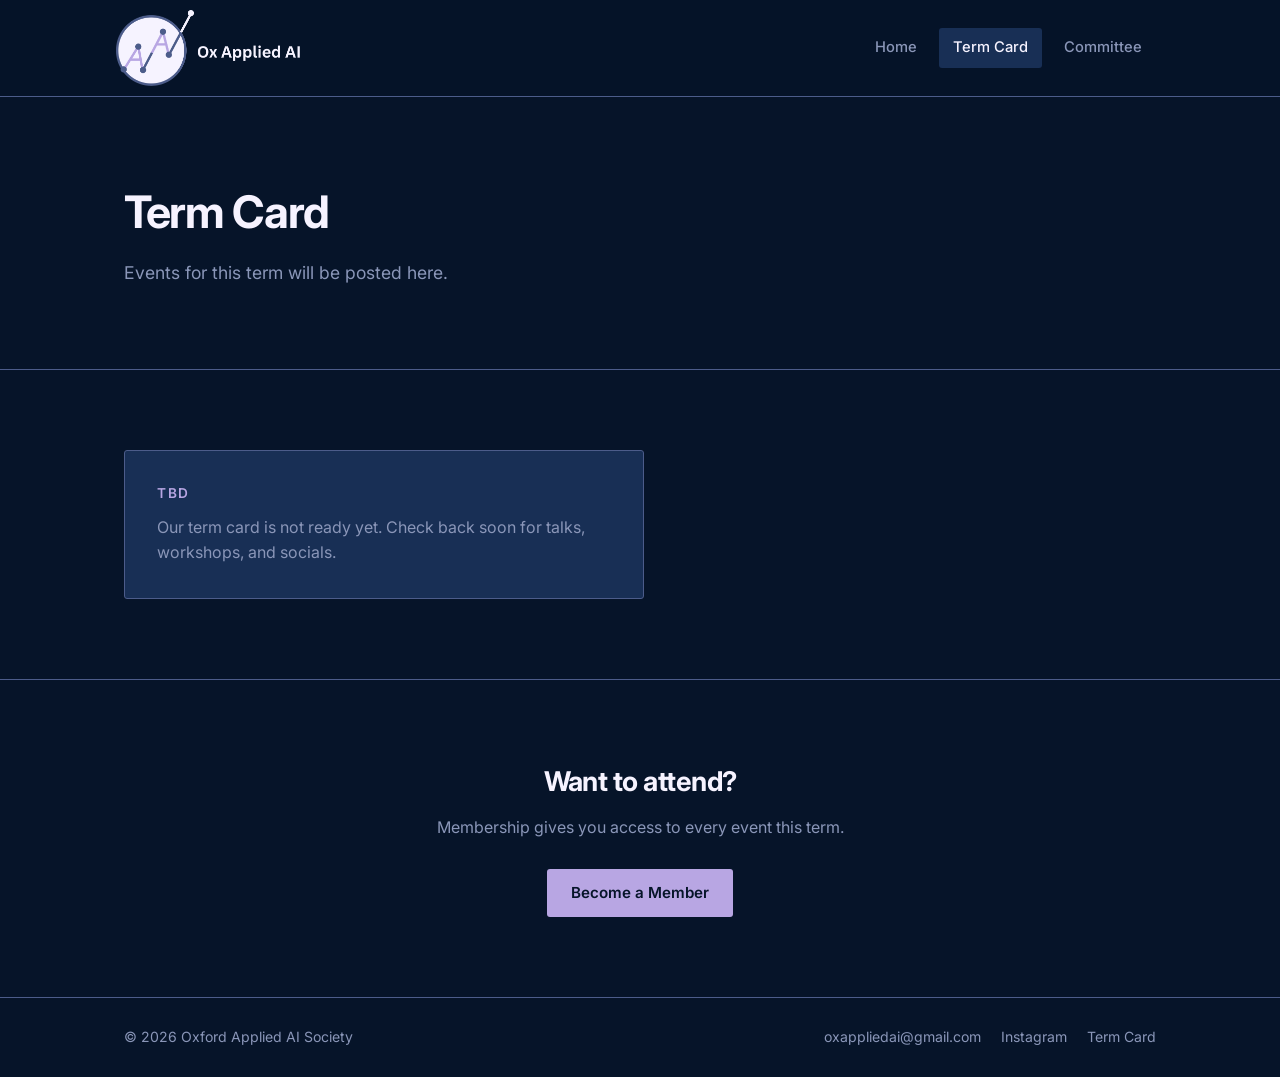
==== termcard.html @ e28a048e "fix footer" ====
<!DOCTYPE html>
<html lang="en">
<head>
  <meta charset="UTF-8" />
  <meta name="viewport" content="width=device-width, initial-scale=1.0" />
  <title>Term Card — Oxford Applied AI Society</title>
  <meta name="description" content="Events this term at the Oxford Applied AI Society." />
  <link rel="preconnect" href="https://fonts.googleapis.com" />
  <link rel="preconnect" href="https://fonts.gstatic.com" crossorigin />
  <link href="https://fonts.googleapis.com/css2?family=Inter:wght@400;500;600;700&display=swap" rel="stylesheet" />
  <link rel="stylesheet" href="styles.css" />
</head>
<body>
  <header class="site-header">
    <div class="container header-inner">
      <a href="index.html" class="brand">
        <img src="assets/logo.png" alt="Ox Applied AI" class="brand-logo" />
      </a>
      <nav class="site-nav">
        <a href="index.html" class="nav-link">Home</a>
        <a href="termcard.html" class="nav-link active">Term Card</a>
        <a href="index.html#committee" class="nav-link">Committee</a>
      </nav>
    </div>
  </header>

  <main>
    <section class="page-header">
      <div class="container">
        <h1>Term Card</h1>
        <p class="hero-sub">Events for this term will be posted here.</p>
      </div>
    </section>

    <section class="section">
      <div class="container">
        <div class="tbd-card">
          <p class="tbd-label">TBD</p>
          <p>Our term card is not ready yet. Check back soon for talks, workshops, and socials.</p>
        </div>
      </div>
    </section>

    <section class="section join-section">
      <div class="container join-inner">
        <h2>Want to attend?</h2>
        <p>Membership gives you access to every event this term.</p>
        <a href="index.html#join" class="btn btn-primary">Become a Member</a>
      </div>
    </section>
  </main>

  <footer class="site-footer">
    <div class="container footer-inner">
      <p>&copy; 2026 Oxford Applied AI Society</p>
      <div class="footer-links">
        <a href="mailto:oxappliedai@gmail.com">oxappliedai@gmail.com</a>
        <a href="https://www.instagram.com/oxappliedai/">Instagram</a>
        <a href="termcard.html">Term Card</a>
      </div>
    </div>
  </footer>
</body>
</html>
---- styles.css ----
/* Oxford Applied AI Society — dark, professional theme */

:root {
  /* Palette: #061429, #182F55, #4C5C8A, #B8A6E3, #F6F3FF */
  --bg: #061429;
  --bg-elevated: #182f55;
  --border: #4c5c8a;
  --text: #f6f3ff;
  --text-muted: #8a96b8;
  --accent: #b8a6e3;
  --accent-hover: #c9baec;
  --accent-contrast: #061429;
  --radius: 3px;
  --container: 1080px;
}

* {
  box-sizing: border-box;
  margin: 0;
  padding: 0;
}

html {
  scroll-behavior: smooth;
}

body {
  font-family: "Inter", -apple-system, BlinkMacSystemFont, "Segoe UI", sans-serif;
  background: var(--bg);
  color: var(--text);
  line-height: 1.6;
  -webkit-font-smoothing: antialiased;
}

.container {
  max-width: var(--container);
  margin: 0 auto;
  padding: 0 24px;
}

a {
  color: var(--accent);
  text-decoration: none;
}

/* ---------- Header ---------- */

.site-header {
  position: sticky;
  top: 0;
  z-index: 100;
  background: rgba(6, 20, 41, 0.92);
  backdrop-filter: blur(8px);
  border-bottom: 1px solid var(--border);
}

.header-inner {
  display: flex;
  align-items: center;
  justify-content: space-between;
  height: 96px;
  padding-left: 16px;
  padding-right: 24px;
}

.brand {
  display: flex;
  align-items: center;
  flex-shrink: 0;
  margin-right: 12px;
}

.brand-logo {
  height: 76px;
  width: auto;
  display: block;
}

.site-nav {
  display: flex;
  gap: 8px;
}

.nav-link {
  padding: 8px 14px;
  border-radius: var(--radius);
  color: var(--text-muted);
  font-size: 0.92rem;
  font-weight: 500;
  transition: color 0.15s, background 0.15s;
}

.nav-link:hover {
  color: var(--text);
  background: var(--bg-elevated);
}

.nav-link.active {
  color: var(--text);
  background: var(--bg-elevated);
}

/* ---------- Buttons ---------- */

.btn {
  display: inline-block;
  padding: 12px 24px;
  border-radius: var(--radius);
  font-size: 0.95rem;
  font-weight: 600;
  transition: background 0.15s, border-color 0.15s;
}

.btn-primary {
  background: var(--accent);
  color: var(--accent-contrast);
}

.btn-primary:hover {
  background: var(--accent-hover);
}

.btn-secondary {
  background: transparent;
  color: var(--text);
  border: 1px solid var(--border);
}

.btn-secondary:hover {
  border-color: var(--text-muted);
}

/* ---------- Hero ---------- */

.hero {
  padding: 110px 0 90px;
  border-bottom: 1px solid var(--border);
}

.hero-kicker {
  color: var(--accent);
  font-size: 0.85rem;
  font-weight: 600;
  text-transform: uppercase;
  letter-spacing: 0.12em;
  margin-bottom: 14px;
}

.hero h1 {
  font-size: clamp(2.4rem, 5vw, 3.6rem);
  font-weight: 700;
  letter-spacing: -0.03em;
  line-height: 1.1;
  margin-bottom: 20px;
}

.hero-sub {
  max-width: 620px;
  color: var(--text-muted);
  font-size: 1.1rem;
  margin-bottom: 32px;
}

.hero-actions {
  display: flex;
  gap: 14px;
  flex-wrap: wrap;
}

/* ---------- Sections ---------- */

.section {
  padding: 80px 0;
  border-bottom: 1px solid var(--border);
}

.section:last-of-type {
  border-bottom: none;
}

.section-title {
  font-size: 1.7rem;
  font-weight: 700;
  letter-spacing: -0.02em;
  margin-bottom: 8px;
}

.section-sub {
  color: var(--text-muted);
  margin-bottom: 36px;
}

.section-title + .card-grid {
  margin-top: 36px;
}

/* ---------- Cards ---------- */

.card-grid {
  display: grid;
  grid-template-columns: 50% 50%; /* Two columns, each 50% */
  grid-template-rows: auto auto; /* Two rows */
  gap: 10px; /* Adjust the gap between grid items if needed */
  width: 100%; /* Full width of the page */
}

.card {
  background: var(--bg-elevated);
  border: 1px solid var(--border);
  border-radius: var(--radius);
  padding: 28px;
  transition: border-color 0.15s ease, transform 0.15s ease;
}

@media (hover: hover) {
  .card:hover {
    border-color: var(--accent);
    transform: translateY(-2px);
  }
}

.card h3 {
  font-size: 1.05rem;
  font-weight: 600;
  margin-bottom: 10px;
}

.card p {
  color: var(--text-muted);
  font-size: 0.95rem;
}

/* ---------- Committee ---------- */

.committee-section .section-sub {
  margin-bottom: 28px;
}

.committee-scroll {
  overflow-x: auto;
  scroll-snap-type: x mandatory;
  scroll-behavior: smooth;
  -webkit-overflow-scrolling: touch;
  scrollbar-width: thin;
  scrollbar-color: var(--border) transparent;
  padding: 0 max(24px, calc((100% - var(--container)) / 2 + 24px)) 8px;
}

.committee-scroll:focus-visible {
  outline: 2px solid var(--accent);
  outline-offset: 2px;
}

.committee-track {
  display: flex;
  gap: 16px;
  width: max-content;
}

.committee-card {
  flex: 0 0 min(300px, calc(100vw - 48px));
  scroll-snap-align: center;
  background: var(--bg-elevated);
  border: 1px solid var(--border);
  border-radius: var(--radius);
  overflow: hidden;
}

.committee-photo {
  width: 100%;
  aspect-ratio: 3 / 4;
  object-fit: cover;
  object-position: center top;
  display: block;
  background: var(--border);
}

.committee-card h3 {
  padding: 16px 16px 4px;
  font-size: 1.05rem;
  font-weight: 600;
}

.committee-card .member-role {
  padding: 0 16px 16px;
  color: var(--text-muted);
  font-size: 0.88rem;
}

/* ---------- Join ---------- */

.join-section {
  text-align: center;
}

.join-inner {
  max-width: 560px;
}

.join-inner h2 {
  font-size: 1.7rem;
  font-weight: 700;
  letter-spacing: -0.02em;
  margin-bottom: 12px;
}

.join-inner p {
  color: var(--text-muted);
  margin-bottom: 28px;
}

/* ---------- Term card page ---------- */

.page-header {
  padding: 80px 0 50px;
  border-bottom: 1px solid var(--border);
}

.page-header h1 {
  font-size: clamp(2rem, 4vw, 2.8rem);
  font-weight: 700;
  letter-spacing: -0.03em;
  margin-bottom: 10px;
}

.tbd-card {
  max-width: 520px;
  background: var(--bg-elevated);
  border: 1px solid var(--border);
  border-radius: var(--radius);
  padding: 32px;
}

.tbd-label {
  color: var(--accent);
  font-size: 0.85rem;
  font-weight: 600;
  text-transform: uppercase;
  letter-spacing: 0.12em;
  margin-bottom: 10px;
}

.tbd-card p:last-child {
  color: var(--text-muted);
}

.event-list {
  display: flex;
  flex-direction: column;
  gap: 16px;
  max-width: 820px;
}

.event {
  display: flex;
  gap: 24px;
  background: var(--bg-elevated);
  border: 1px solid var(--border);
  border-radius: var(--radius);
  padding: 24px;
}

.event-date {
  flex-shrink: 0;
  width: 110px;
  display: flex;
  flex-direction: column;
  gap: 4px;
}

.event-week {
  color: var(--accent);
  font-size: 0.8rem;
  font-weight: 600;
  text-transform: uppercase;
  letter-spacing: 0.08em;
}

.event-day {
  color: var(--text-muted);
  font-size: 0.88rem;
}

.event-body h3 {
  font-size: 1.1rem;
  font-weight: 600;
  margin-bottom: 4px;
}

.event-meta {
  color: var(--accent);
  font-size: 0.85rem;
  font-weight: 500;
  margin-bottom: 8px;
}

.event-body p:last-child {
  color: var(--text-muted);
  font-size: 0.95rem;
}

/* ---------- Footer ---------- */

.site-footer {
  border-top: 1px solid var(--border);
  padding: 28px 0;
}

.footer-inner {
  display: flex;
  align-items: center;
  justify-content: space-between;
  flex-wrap: wrap;
  gap: 12px;
  color: var(--text-muted);
  font-size: 0.88rem;
}

.footer-links {
  display: flex;
  gap: 20px;
}

.footer-links a {
  color: var(--text-muted);
}

.footer-links a:hover {
  color: var(--text);
}

/* ---------- Responsive ---------- */

@media (max-width: 640px) {
  .brand-logo {
    height: 60px;
  }

  .header-inner {
    height: 84px;
    padding-left: 12px;
  }

  .hero {
    padding: 70px 0 60px;
  }

  .section {
    padding: 56px 0;
  }

  .event {
    flex-direction: column;
    gap: 10px;
  }

  .event-date {
    flex-direction: row;
    width: auto;
    gap: 12px;
    align-items: baseline;
  }
}
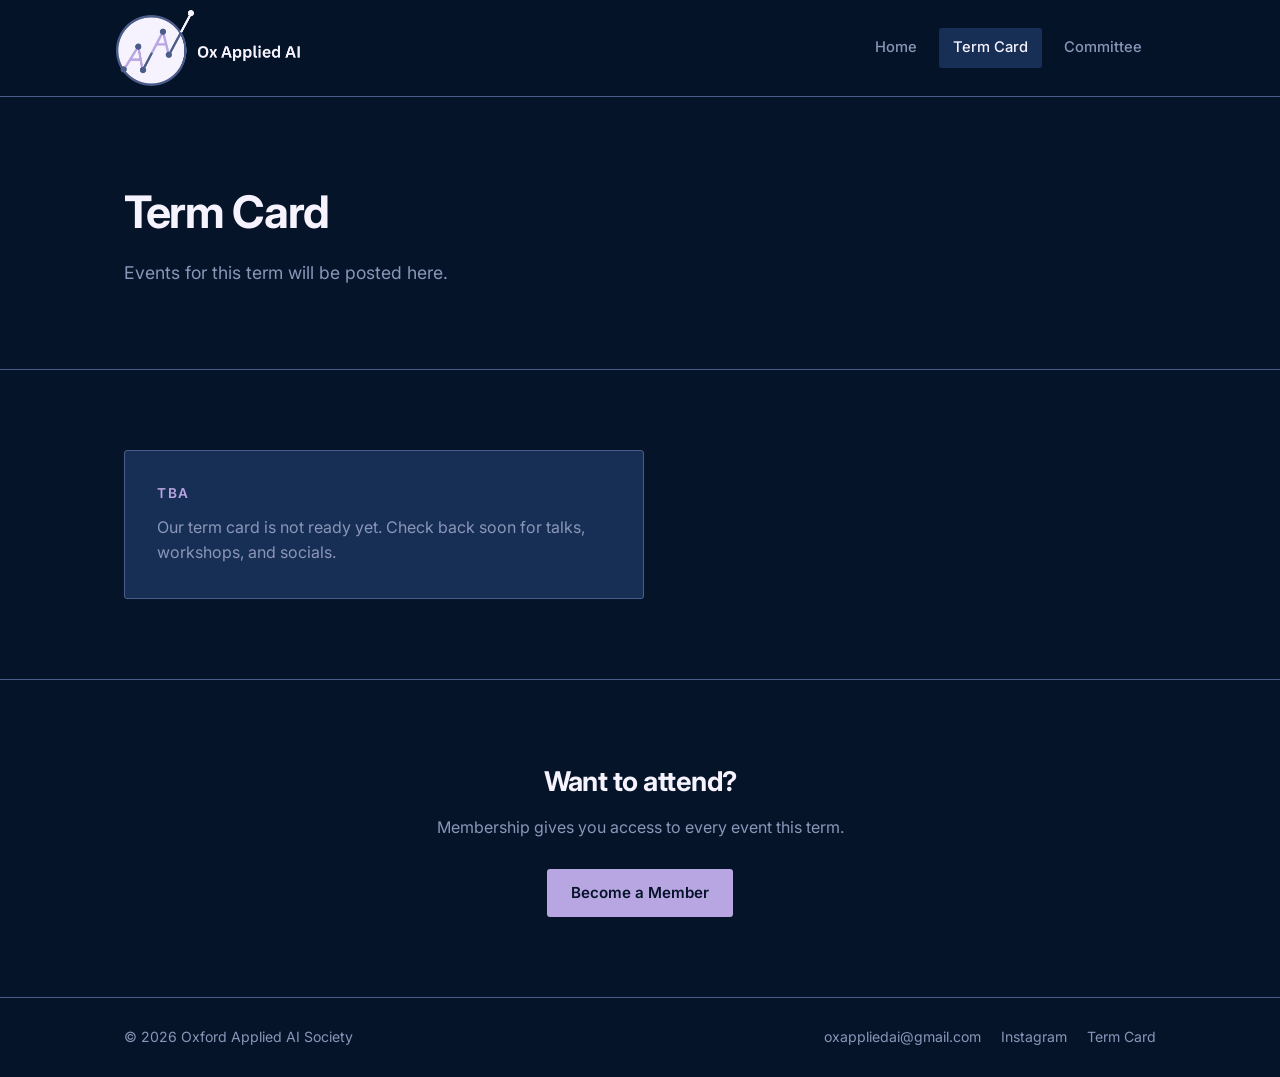
==== commit 8dc1081d: "tbd to tba" ====
--- a/termcard.html
+++ b/termcard.html
@@ -35,7 +35,7 @@
     <section class="section">
       <div class="container">
         <div class="tbd-card">
-          <p class="tbd-label">TBD</p>
+          <p class="tbd-label">TBA</p>
           <p>Our term card is not ready yet. Check back soon for talks, workshops, and socials.</p>
         </div>
       </div>
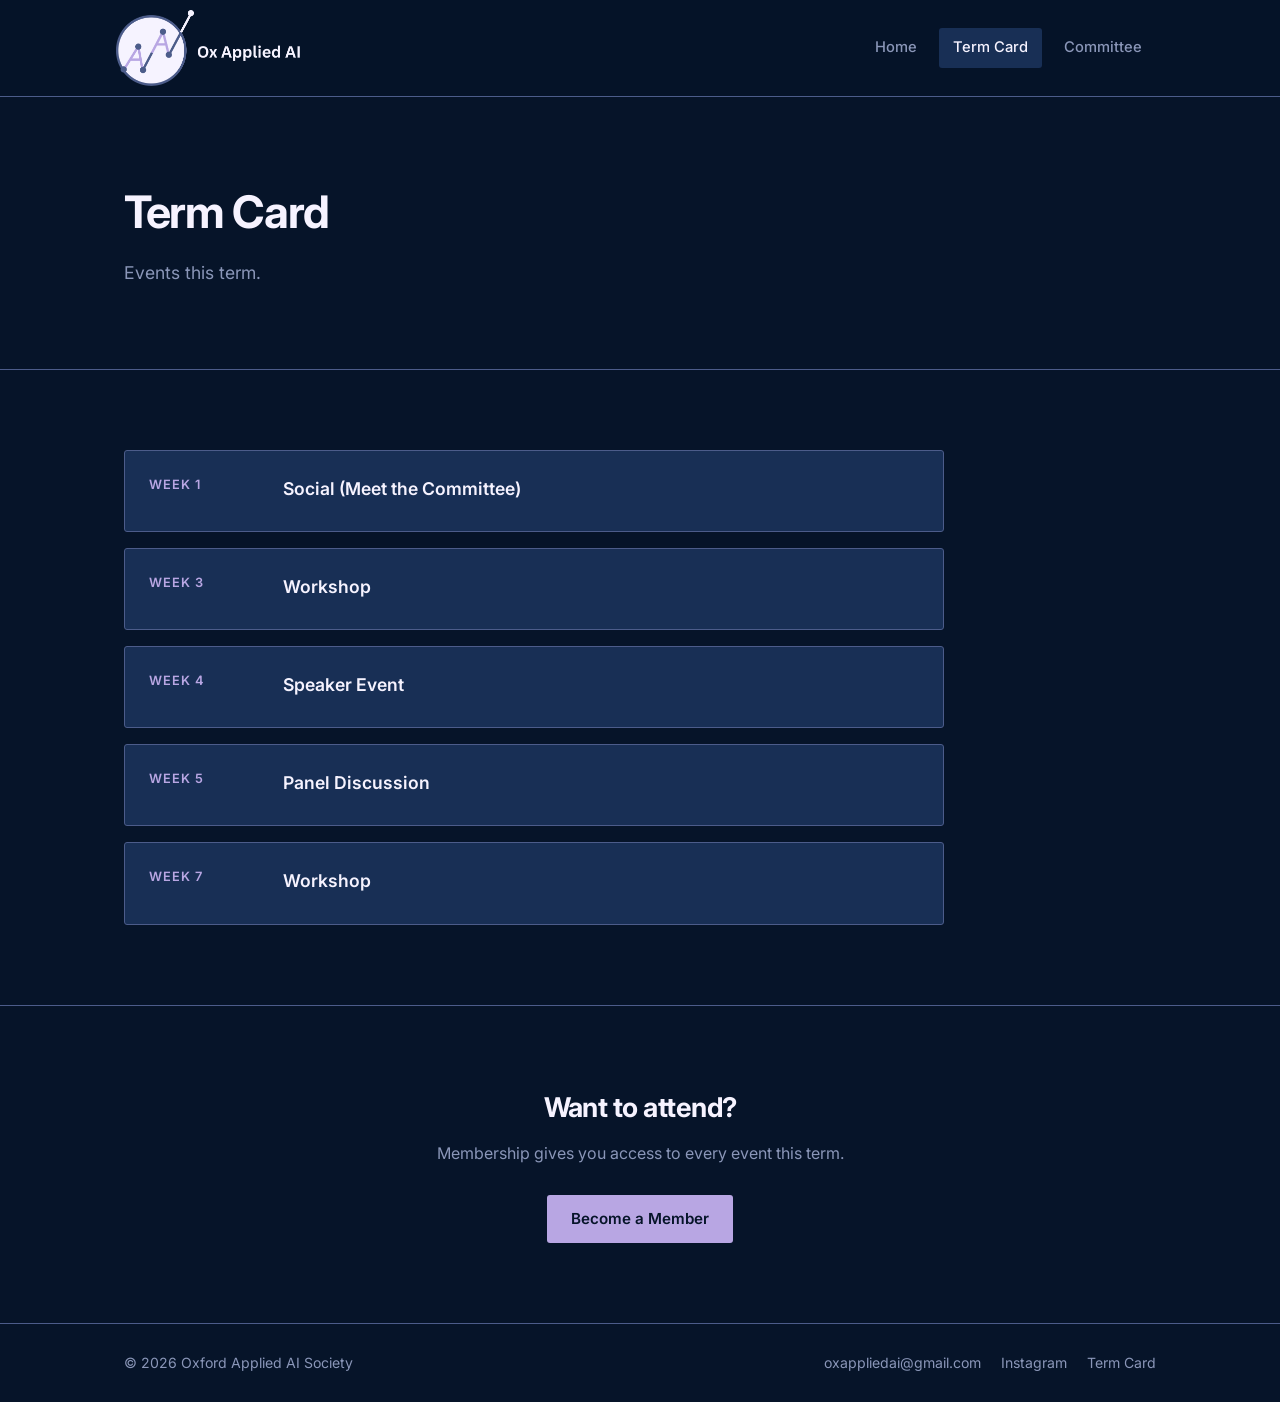
==== commit 5c68c110: "Publish draft term card with this term's events. Replace the TBA placeholder with the week-by-week s" ====
--- a/termcard.html
+++ b/termcard.html
@@ -28,15 +28,57 @@
     <section class="page-header">
       <div class="container">
         <h1>Term Card</h1>
-        <p class="hero-sub">Events for this term will be posted here.</p>
+        <p class="hero-sub">Events this term.</p>
       </div>
     </section>
 
     <section class="section">
       <div class="container">
-        <div class="tbd-card">
-          <p class="tbd-label">TBA</p>
-          <p>Our term card is not ready yet. Check back soon for talks, workshops, and socials.</p>
+        <div class="event-list">
+          <article class="event">
+            <div class="event-date">
+              <span class="event-week">Week 1</span>
+            </div>
+            <div class="event-body">
+              <h3>Social (Meet the Committee)</h3>
+            </div>
+          </article>
+
+          <article class="event">
+            <div class="event-date">
+              <span class="event-week">Week 3</span>
+            </div>
+            <div class="event-body">
+              <h3>Workshop</h3>
+            </div>
+          </article>
+
+          <article class="event">
+            <div class="event-date">
+              <span class="event-week">Week 4</span>
+            </div>
+            <div class="event-body">
+              <h3>Speaker Event</h3>
+            </div>
+          </article>
+
+          <article class="event">
+            <div class="event-date">
+              <span class="event-week">Week 5</span>
+            </div>
+            <div class="event-body">
+              <h3>Panel Discussion</h3>
+            </div>
+          </article>
+
+          <article class="event">
+            <div class="event-date">
+              <span class="event-week">Week 7</span>
+            </div>
+            <div class="event-body">
+              <h3>Workshop</h3>
+            </div>
+          </article>
         </div>
       </div>
     </section>
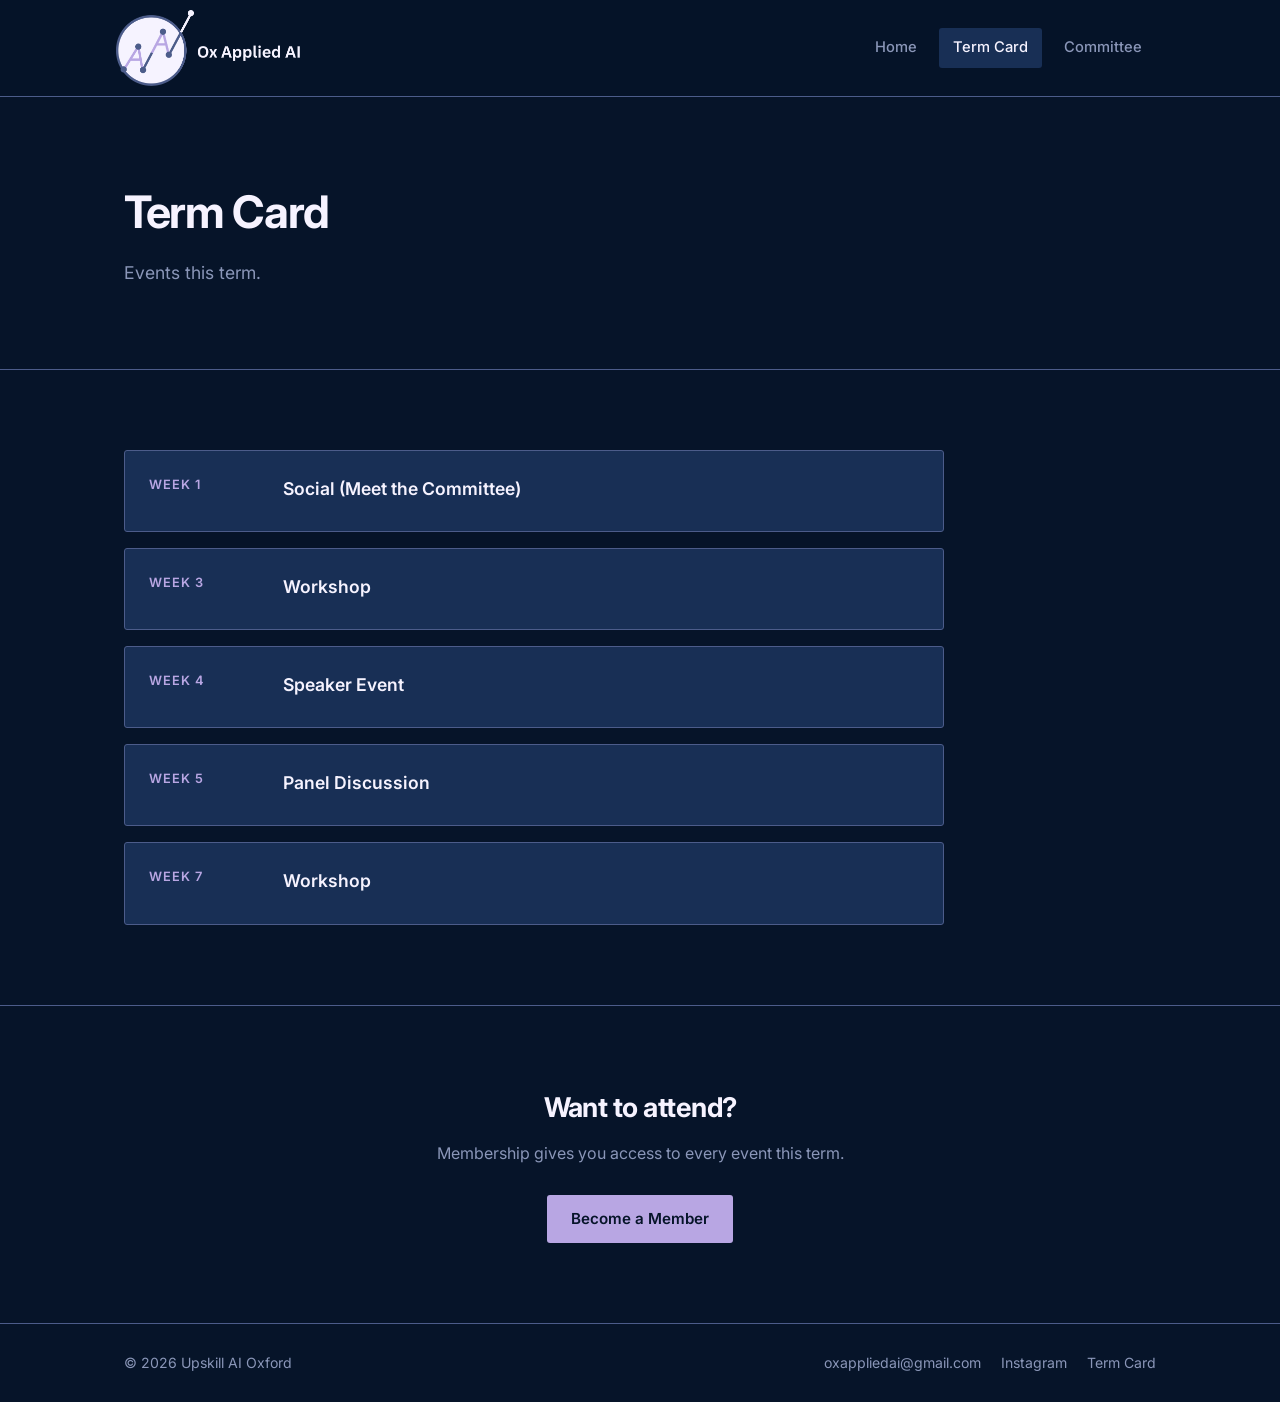
==== commit 43116868: "Rebrand site to Upskill AI Oxford. Co-authored-by: Cursor <cursoragent@cursor.com>" ====
--- a/termcard.html
+++ b/termcard.html
@@ -3,8 +3,8 @@
 <head>
   <meta charset="UTF-8" />
   <meta name="viewport" content="width=device-width, initial-scale=1.0" />
-  <title>Term Card — Oxford Applied AI Society</title>
-  <meta name="description" content="Events this term at the Oxford Applied AI Society." />
+  <title>Term Card — Upskill AI Oxford</title>
+  <meta name="description" content="Events this term at Upskill AI Oxford." />
   <link rel="preconnect" href="https://fonts.googleapis.com" />
   <link rel="preconnect" href="https://fonts.gstatic.com" crossorigin />
   <link href="https://fonts.googleapis.com/css2?family=Inter:wght@400;500;600;700&display=swap" rel="stylesheet" />
@@ -14,7 +14,7 @@
   <header class="site-header">
     <div class="container header-inner">
       <a href="index.html" class="brand">
-        <img src="assets/logo.png" alt="Ox Applied AI" class="brand-logo" />
+        <img src="assets/logo.png" alt="Upskill AI Oxford" class="brand-logo" />
       </a>
       <nav class="site-nav">
         <a href="index.html" class="nav-link">Home</a>
@@ -94,7 +94,7 @@
 
   <footer class="site-footer">
     <div class="container footer-inner">
-      <p>&copy; 2026 Oxford Applied AI Society</p>
+      <p>&copy; 2026 Upskill AI Oxford</p>
       <div class="footer-links">
         <a href="mailto:oxappliedai@gmail.com">oxappliedai@gmail.com</a>
         <a href="https://www.instagram.com/oxappliedai/">Instagram</a>
--- a/styles.css
+++ b/styles.css
@@ -1,4 +1,4 @@
-/* Oxford Applied AI Society — dark, professional theme */
+/* Upskill AI Oxford — dark, professional theme */
 
 :root {
   /* Palette: #061429, #182F55, #4C5C8A, #B8A6E3, #F6F3FF */
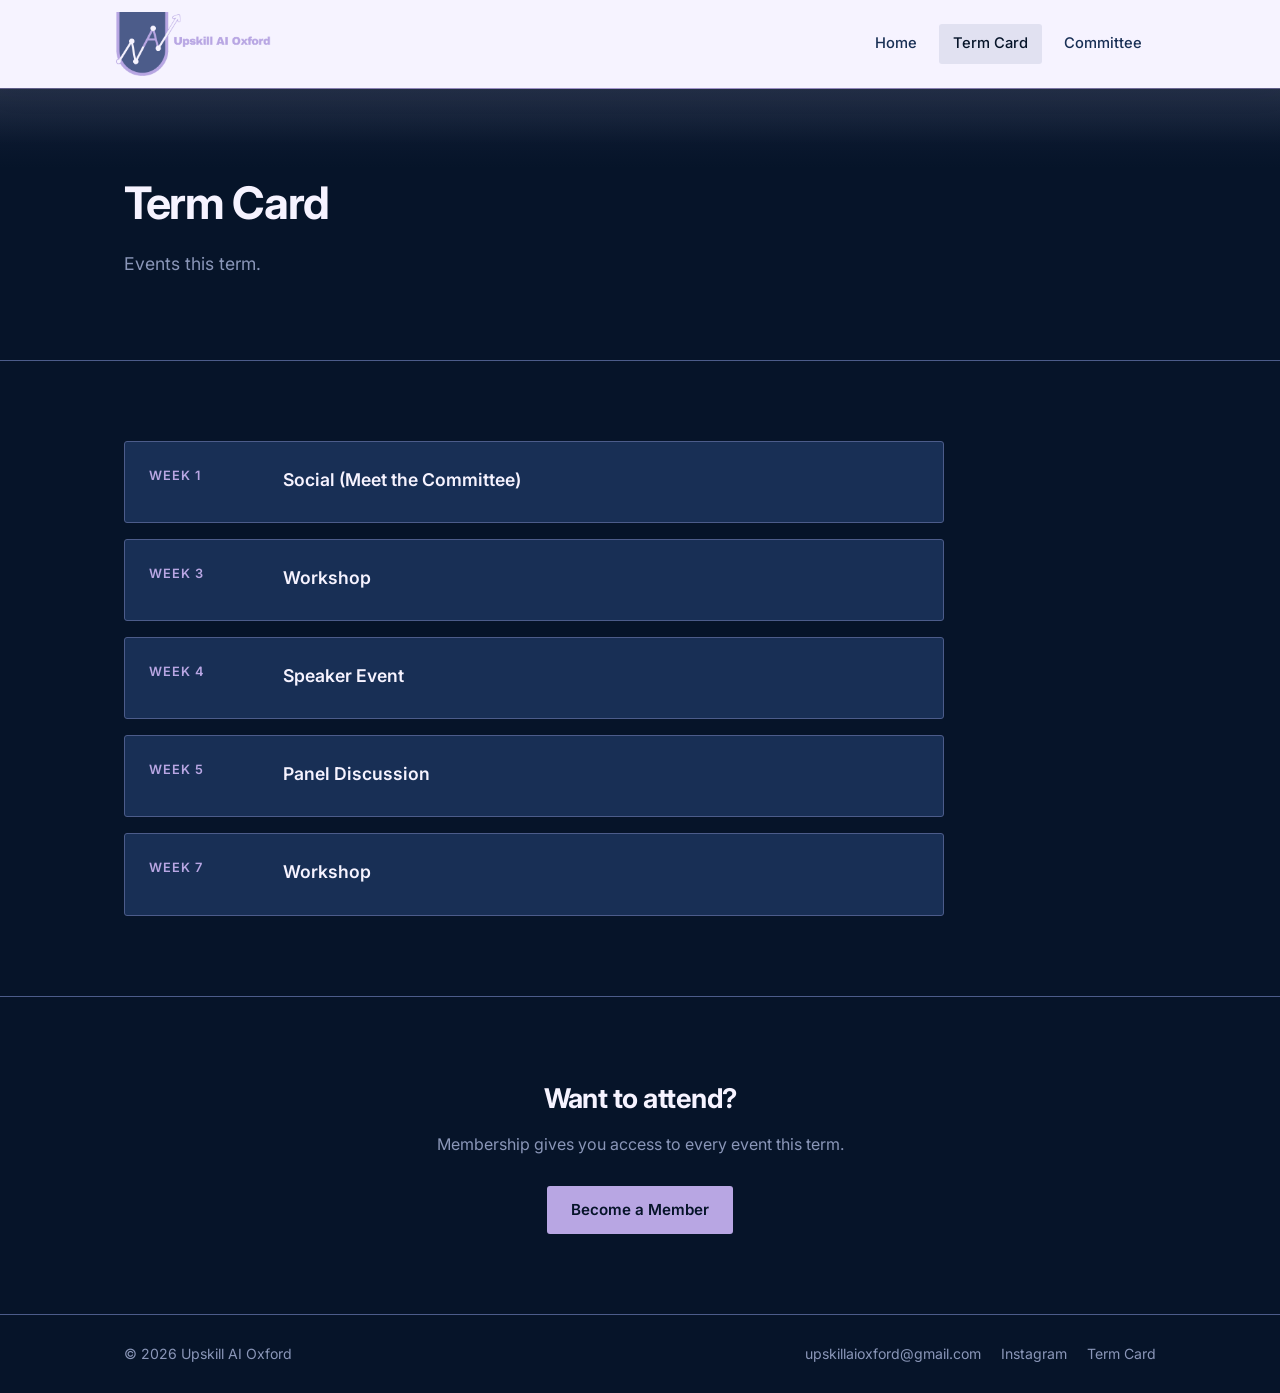
==== commit 27beec74: "Update branding with new logo, light header, and contact fixes. Refresh the logo, lighten the header" ====
--- a/termcard.html
+++ b/termcard.html
@@ -96,7 +96,7 @@
     <div class="container footer-inner">
       <p>&copy; 2026 Upskill AI Oxford</p>
       <div class="footer-links">
-        <a href="mailto:oxappliedai@gmail.com">oxappliedai@gmail.com</a>
+        <a href="mailto:upskillaioxford@gmail.com">upskillaioxford@gmail.com</a>
         <a href="https://www.instagram.com/oxappliedai/">Instagram</a>
         <a href="termcard.html">Term Card</a>
       </div>
--- a/styles.css
+++ b/styles.css
@@ -10,6 +10,11 @@
   --accent: #b8a6e3;
   --accent-hover: #c9baec;
   --accent-contrast: #061429;
+  --header-bg: #f6f3ff;
+  --header-text: #061429;
+  --header-text-muted: #182f55;
+  --header-border: #b8a6e3;
+  --header-hover-bg: rgba(76, 92, 138, 0.12);
   --radius: 3px;
   --container: 1080px;
 }
@@ -49,16 +54,18 @@
   position: sticky;
   top: 0;
   z-index: 100;
-  background: rgba(6, 20, 41, 0.92);
-  backdrop-filter: blur(8px);
-  border-bottom: 1px solid var(--border);
+  background: var(--header-bg);
+  border-bottom: none;
+  box-shadow:
+    0 1px 0 rgba(184, 166, 227, 0.45),
+    0 6px 24px rgba(6, 20, 41, 0.07);
 }
 
 .header-inner {
   display: flex;
   align-items: center;
   justify-content: space-between;
-  height: 96px;
+  height: 88px;
   padding-left: 16px;
   padding-right: 24px;
 }
@@ -71,7 +78,7 @@
 }
 
 .brand-logo {
-  height: 76px;
+  height: 64px;
   width: auto;
   display: block;
 }
@@ -81,23 +88,23 @@
   gap: 8px;
 }
 
-.nav-link {
+.site-header .nav-link {
   padding: 8px 14px;
   border-radius: var(--radius);
-  color: var(--text-muted);
+  color: var(--header-text-muted);
   font-size: 0.92rem;
   font-weight: 500;
   transition: color 0.15s, background 0.15s;
 }
 
-.nav-link:hover {
-  color: var(--text);
-  background: var(--bg-elevated);
-}
-
-.nav-link.active {
-  color: var(--text);
-  background: var(--bg-elevated);
+.site-header .nav-link:hover {
+  color: var(--header-text);
+  background: var(--header-hover-bg);
+}
+
+.site-header .nav-link.active {
+  color: var(--header-text);
+  background: var(--header-hover-bg);
 }
 
 /* ---------- Buttons ---------- */
@@ -133,8 +140,44 @@
 /* ---------- Hero ---------- */
 
 .hero {
+  position: relative;
   padding: 110px 0 90px;
   border-bottom: 1px solid var(--border);
+  background:
+    linear-gradient(180deg, #121f38 0%, var(--bg) 96px),
+    var(--bg);
+}
+
+.hero::before {
+  content: "";
+  position: absolute;
+  top: 0;
+  left: 0;
+  right: 0;
+  height: 1px;
+  background: linear-gradient(
+    90deg,
+    transparent 0%,
+    rgba(184, 166, 227, 0.35) 18%,
+    rgba(184, 166, 227, 0.85) 50%,
+    rgba(184, 166, 227, 0.35) 82%,
+    transparent 100%
+  );
+}
+
+.hero::after {
+  content: "";
+  position: absolute;
+  top: 1px;
+  left: 0;
+  right: 0;
+  height: 72px;
+  background: linear-gradient(
+    to bottom,
+    rgba(246, 243, 255, 0.08),
+    transparent
+  );
+  pointer-events: none;
 }
 
 .hero-kicker {
@@ -312,8 +355,44 @@
 /* ---------- Term card page ---------- */
 
 .page-header {
+  position: relative;
   padding: 80px 0 50px;
   border-bottom: 1px solid var(--border);
+  background:
+    linear-gradient(180deg, #121f38 0%, var(--bg) 80px),
+    var(--bg);
+}
+
+.page-header::before {
+  content: "";
+  position: absolute;
+  top: 0;
+  left: 0;
+  right: 0;
+  height: 1px;
+  background: linear-gradient(
+    90deg,
+    transparent 0%,
+    rgba(184, 166, 227, 0.35) 18%,
+    rgba(184, 166, 227, 0.85) 50%,
+    rgba(184, 166, 227, 0.35) 82%,
+    transparent 100%
+  );
+}
+
+.page-header::after {
+  content: "";
+  position: absolute;
+  top: 1px;
+  left: 0;
+  right: 0;
+  height: 56px;
+  background: linear-gradient(
+    to bottom,
+    rgba(246, 243, 255, 0.08),
+    transparent
+  );
+  pointer-events: none;
 }
 
 .page-header h1 {
@@ -433,11 +512,11 @@
 
 @media (max-width: 640px) {
   .brand-logo {
-    height: 60px;
+    height: 48px;
   }
 
   .header-inner {
-    height: 84px;
+    height: 72px;
     padding-left: 12px;
   }
 
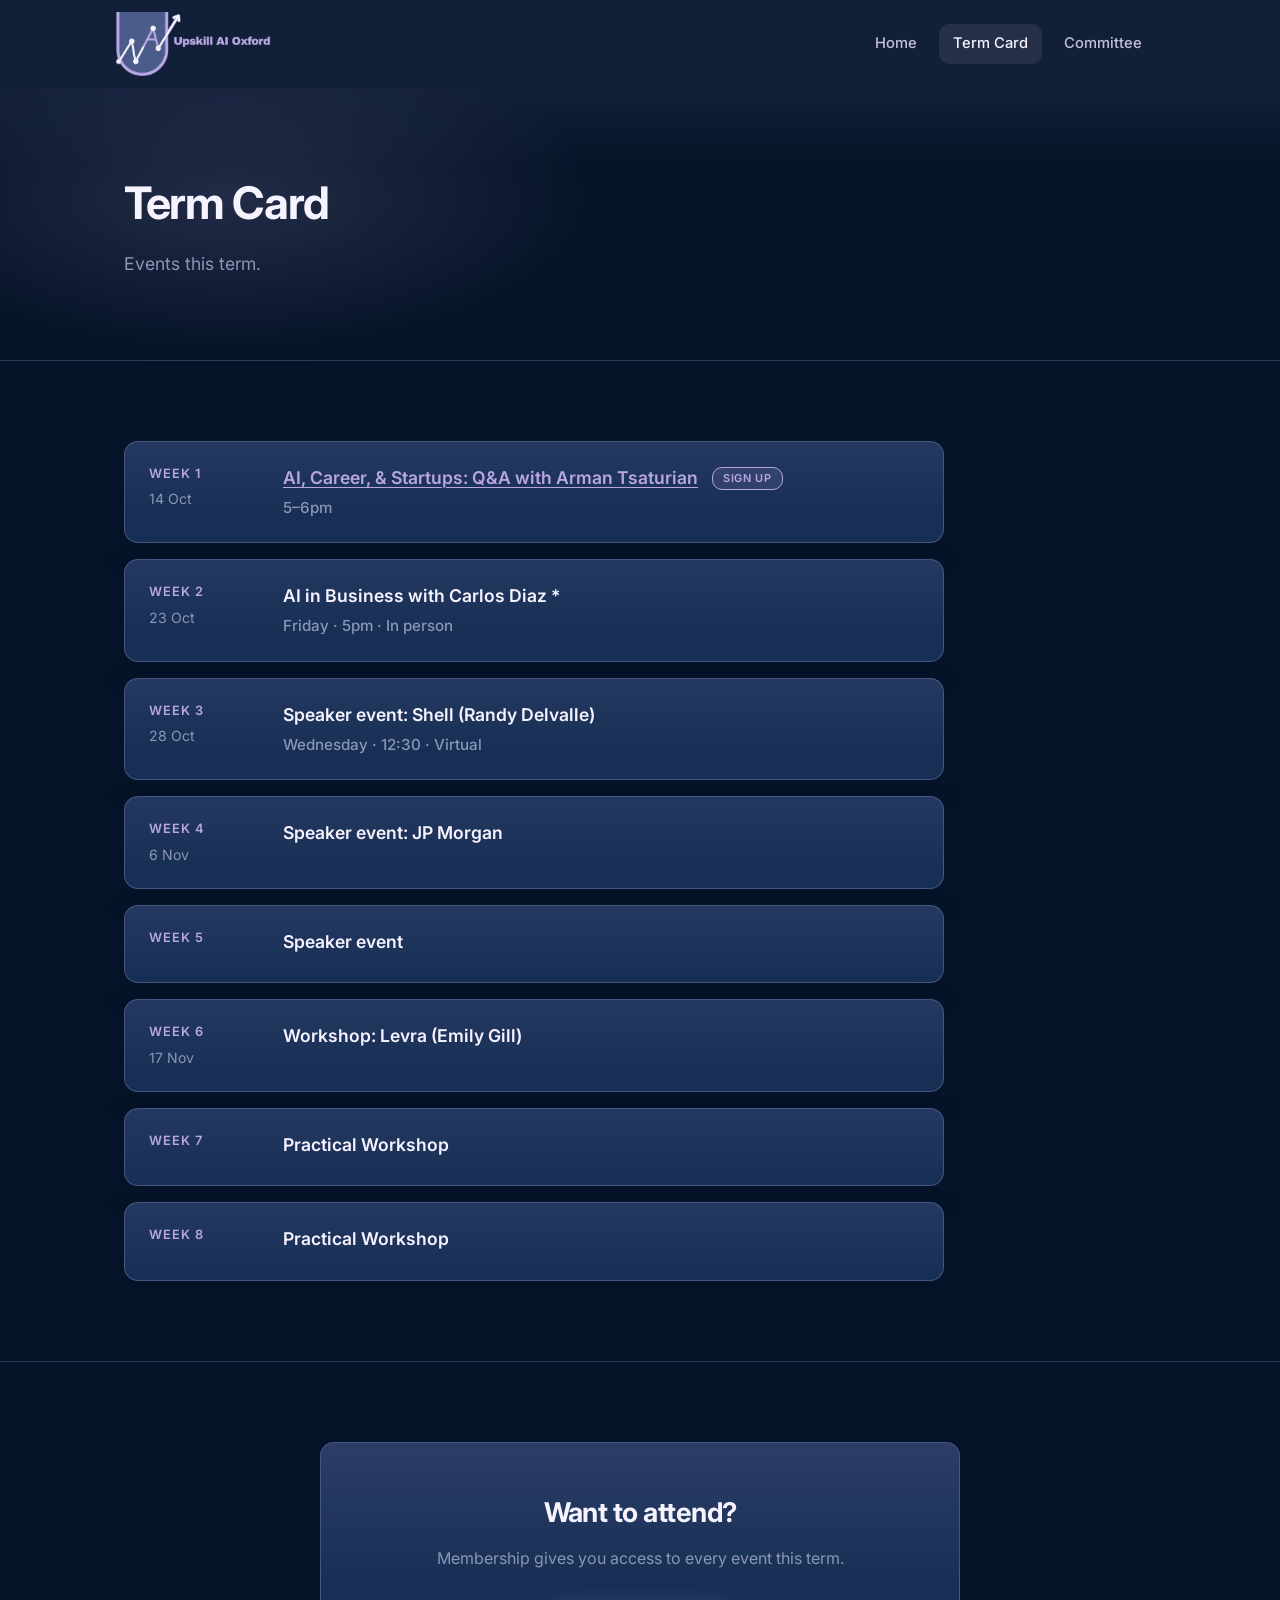
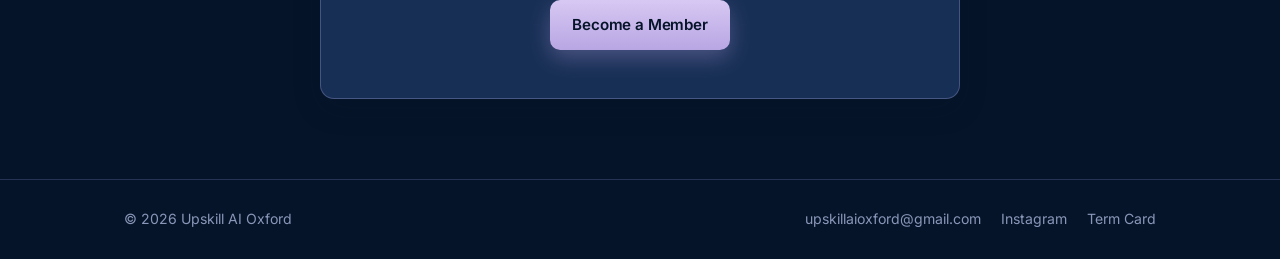
==== commit 7f6cb067: "Publish the Michaelmas term card and navy header. Give members the dated week-by-week schedule and b" ====
--- a/termcard.html
+++ b/termcard.html
@@ -8,7 +8,7 @@
   <link rel="preconnect" href="https://fonts.googleapis.com" />
   <link rel="preconnect" href="https://fonts.gstatic.com" crossorigin />
   <link href="https://fonts.googleapis.com/css2?family=Inter:wght@400;500;600;700&display=swap" rel="stylesheet" />
-  <link rel="stylesheet" href="styles.css" />
+  <link rel="stylesheet" href="styles.css?v=4" />
 </head>
 <body>
   <header class="site-header">
@@ -38,27 +38,43 @@
           <article class="event">
             <div class="event-date">
               <span class="event-week">Week 1</span>
+              <span class="event-day">14 Oct</span>
             </div>
             <div class="event-body">
-              <h3>Social (Meet the Committee)</h3>
+              <h3><a class="event-signup" href="https://luma.com/odosrqc4"><span class="event-signup-title">AI, Career, &amp; Startups: Q&amp;A with Arman Tsaturian</span> <span class="event-signup-action">Sign up</span></a></h3>
+              <p class="event-meta">5–6pm</p>
+            </div>
+          </article>
+
+          <article class="event">
+            <div class="event-date">
+              <span class="event-week">Week 2</span>
+              <span class="event-day">23 Oct</span>
+            </div>
+            <div class="event-body">
+              <h3>AI in Business with Carlos Diaz *</h3>
+              <p class="event-meta">Friday · 5pm · In person</p>
             </div>
           </article>
 
           <article class="event">
             <div class="event-date">
               <span class="event-week">Week 3</span>
+              <span class="event-day">28 Oct</span>
             </div>
             <div class="event-body">
-              <h3>Workshop</h3>
+              <h3>Speaker event: Shell (Randy Delvalle)</h3>
+              <p class="event-meta">Wednesday · 12:30 · Virtual</p>
             </div>
           </article>
 
           <article class="event">
             <div class="event-date">
               <span class="event-week">Week 4</span>
+              <span class="event-day">6 Nov</span>
             </div>
             <div class="event-body">
-              <h3>Speaker Event</h3>
+              <h3>Speaker event: JP Morgan</h3>
             </div>
           </article>
 
@@ -67,7 +83,17 @@
               <span class="event-week">Week 5</span>
             </div>
             <div class="event-body">
-              <h3>Panel Discussion</h3>
+              <h3>Speaker event</h3>
+            </div>
+          </article>
+
+          <article class="event">
+            <div class="event-date">
+              <span class="event-week">Week 6</span>
+              <span class="event-day">17 Nov</span>
+            </div>
+            <div class="event-body">
+              <h3>Workshop: Levra (Emily Gill)</h3>
             </div>
           </article>
 
@@ -76,7 +102,16 @@
               <span class="event-week">Week 7</span>
             </div>
             <div class="event-body">
-              <h3>Workshop</h3>
+              <h3>Practical Workshop</h3>
+            </div>
+          </article>
+
+          <article class="event">
+            <div class="event-date">
+              <span class="event-week">Week 8</span>
+            </div>
+            <div class="event-body">
+              <h3>Practical Workshop</h3>
             </div>
           </article>
         </div>
--- a/styles.css
+++ b/styles.css
@@ -10,11 +10,11 @@
   --accent: #b8a6e3;
   --accent-hover: #c9baec;
   --accent-contrast: #061429;
-  --header-bg: #f6f3ff;
-  --header-text: #061429;
-  --header-text-muted: #182f55;
-  --header-border: #b8a6e3;
-  --header-hover-bg: rgba(76, 92, 138, 0.12);
+  --header-bg: #121f38;
+  --header-text: #f6f3ff;
+  --header-text-muted: #c5c0d8;
+  --header-border: rgba(76, 92, 138, 0.45);
+  --header-hover-bg: rgba(246, 243, 255, 0.08);
   --radius: 3px;
   --container: 1080px;
 }
@@ -56,9 +56,7 @@
   z-index: 100;
   background: var(--header-bg);
   border-bottom: none;
-  box-shadow:
-    0 1px 0 rgba(184, 166, 227, 0.45),
-    0 6px 24px rgba(6, 20, 41, 0.07);
+  box-shadow: none;
 }
 
 .header-inner {
@@ -90,11 +88,11 @@
 
 .site-header .nav-link {
   padding: 8px 14px;
-  border-radius: var(--radius);
+  border-radius: 10px;
   color: var(--header-text-muted);
   font-size: 0.92rem;
   font-weight: 500;
-  transition: color 0.15s, background 0.15s;
+  transition: color 0.18s ease, background 0.18s ease;
 }
 
 .site-header .nav-link:hover {
@@ -110,31 +108,44 @@
 /* ---------- Buttons ---------- */
 
 .btn {
-  display: inline-block;
-  padding: 12px 24px;
-  border-radius: var(--radius);
+  display: inline-flex;
+  align-items: center;
+  justify-content: center;
+  padding: 13px 22px;
+  border-radius: 10px;
   font-size: 0.95rem;
   font-weight: 600;
-  transition: background 0.15s, border-color 0.15s;
+  letter-spacing: -0.01em;
+  transition: background 0.18s ease, border-color 0.18s ease, transform 0.18s ease, box-shadow 0.18s ease;
+}
+
+.btn:focus-visible {
+  outline: 2px solid var(--accent);
+  outline-offset: 3px;
 }
 
 .btn-primary {
-  background: var(--accent);
+  background: linear-gradient(180deg, #d7c8f3 0%, var(--accent) 100%);
   color: var(--accent-contrast);
+  box-shadow: 0 8px 22px rgba(184, 166, 227, 0.32);
 }
 
 .btn-primary:hover {
-  background: var(--accent-hover);
+  background: linear-gradient(180deg, #e6dcf8 0%, var(--accent-hover) 100%);
+  transform: translateY(-1px);
+  box-shadow: 0 12px 28px rgba(184, 166, 227, 0.45);
 }
 
 .btn-secondary {
-  background: transparent;
+  background: rgba(246, 243, 255, 0.04);
   color: var(--text);
-  border: 1px solid var(--border);
+  border: 1px solid rgba(184, 166, 227, 0.5);
 }
 
 .btn-secondary:hover {
-  border-color: var(--text-muted);
+  background: rgba(184, 166, 227, 0.14);
+  border-color: var(--accent);
+  transform: translateY(-1px);
 }
 
 /* ---------- Hero ---------- */
@@ -142,42 +153,11 @@
 .hero {
   position: relative;
   padding: 110px 0 90px;
-  border-bottom: 1px solid var(--border);
+  border-bottom: 1px solid rgba(76, 92, 138, 0.45);
   background:
+    radial-gradient(520px 240px at 18% 30%, rgba(184, 166, 227, 0.16), transparent 70%),
     linear-gradient(180deg, #121f38 0%, var(--bg) 96px),
     var(--bg);
-}
-
-.hero::before {
-  content: "";
-  position: absolute;
-  top: 0;
-  left: 0;
-  right: 0;
-  height: 1px;
-  background: linear-gradient(
-    90deg,
-    transparent 0%,
-    rgba(184, 166, 227, 0.35) 18%,
-    rgba(184, 166, 227, 0.85) 50%,
-    rgba(184, 166, 227, 0.35) 82%,
-    transparent 100%
-  );
-}
-
-.hero::after {
-  content: "";
-  position: absolute;
-  top: 1px;
-  left: 0;
-  right: 0;
-  height: 72px;
-  background: linear-gradient(
-    to bottom,
-    rgba(246, 243, 255, 0.08),
-    transparent
-  );
-  pointer-events: none;
 }
 
 .hero-kicker {
@@ -214,7 +194,7 @@
 
 .section {
   padding: 80px 0;
-  border-bottom: 1px solid var(--border);
+  border-bottom: 1px solid rgba(76, 92, 138, 0.45);
 }
 
 .section:last-of-type {
@@ -241,30 +221,47 @@
 
 .card-grid {
   display: grid;
-  grid-template-columns: 50% 50%; /* Two columns, each 50% */
-  grid-template-rows: auto auto; /* Two rows */
-  gap: 10px; /* Adjust the gap between grid items if needed */
-  width: 100%; /* Full width of the page */
+  grid-template-columns: repeat(3, 1fr);
+  gap: 16px;
+  width: 100%;
+  counter-reset: card;
 }
 
 .card {
-  background: var(--bg-elevated);
-  border: 1px solid var(--border);
-  border-radius: var(--radius);
-  padding: 28px;
-  transition: border-color 0.15s ease, transform 0.15s ease;
+  position: relative;
+  background:
+    linear-gradient(180deg, rgba(184, 166, 227, 0.1), transparent 88px),
+    var(--bg-elevated);
+  border: 1px solid rgba(76, 92, 138, 0.85);
+  border-radius: 14px;
+  padding: 24px 24px 26px;
+  box-shadow: 0 10px 28px rgba(6, 20, 41, 0.18);
+  transition: border-color 0.18s ease, transform 0.18s ease, box-shadow 0.18s ease;
+}
+
+.card::before {
+  counter-increment: card;
+  content: counter(card, decimal-leading-zero);
+  display: block;
+  margin-bottom: 22px;
+  color: var(--accent);
+  font-size: 0.78rem;
+  font-weight: 600;
+  letter-spacing: 0.14em;
 }
 
 @media (hover: hover) {
   .card:hover {
     border-color: var(--accent);
-    transform: translateY(-2px);
+    transform: translateY(-3px);
+    box-shadow: 0 16px 36px rgba(6, 20, 41, 0.28);
   }
 }
 
 .card h3 {
-  font-size: 1.05rem;
-  font-weight: 600;
+  font-size: 1.15rem;
+  font-weight: 600;
+  letter-spacing: -0.02em;
   margin-bottom: 10px;
 }
 
@@ -286,7 +283,7 @@
   -webkit-overflow-scrolling: touch;
   scrollbar-width: thin;
   scrollbar-color: var(--border) transparent;
-  padding: 0 max(24px, calc((100% - var(--container)) / 2 + 24px)) 8px;
+  padding: 6px max(24px, calc((100% - var(--container)) / 2 + 24px)) 18px;
 }
 
 .committee-scroll:focus-visible {
@@ -301,12 +298,22 @@
 }
 
 .committee-card {
-  flex: 0 0 min(300px, calc(100vw - 48px));
+  flex: 0 0 min(280px, calc(100vw - 48px));
   scroll-snap-align: center;
   background: var(--bg-elevated);
-  border: 1px solid var(--border);
-  border-radius: var(--radius);
+  border: 1px solid rgba(76, 92, 138, 0.85);
+  border-radius: 14px;
   overflow: hidden;
+  box-shadow: 0 10px 28px rgba(6, 20, 41, 0.18);
+  transition: border-color 0.18s ease, transform 0.18s ease, box-shadow 0.18s ease;
+}
+
+@media (hover: hover) {
+  .committee-card:hover {
+    border-color: var(--accent);
+    transform: translateY(-3px);
+    box-shadow: 0 16px 36px rgba(6, 20, 41, 0.28);
+  }
 }
 
 .committee-photo {
@@ -325,9 +332,11 @@
 }
 
 .committee-card .member-role {
-  padding: 0 16px 16px;
-  color: var(--text-muted);
-  font-size: 0.88rem;
+  padding: 0 16px 18px;
+  color: var(--accent);
+  font-size: 0.82rem;
+  font-weight: 600;
+  letter-spacing: 0.04em;
 }
 
 /* ---------- Join ---------- */
@@ -337,7 +346,15 @@
 }
 
 .join-inner {
-  max-width: 560px;
+  max-width: 640px;
+  margin: 0 auto;
+  padding: 48px 36px;
+  background:
+    linear-gradient(180deg, rgba(184, 166, 227, 0.12), transparent 140px),
+    var(--bg-elevated);
+  border: 1px solid rgba(76, 92, 138, 0.85);
+  border-radius: 14px;
+  box-shadow: 0 10px 28px rgba(6, 20, 41, 0.18);
 }
 
 .join-inner h2 {
@@ -357,42 +374,11 @@
 .page-header {
   position: relative;
   padding: 80px 0 50px;
-  border-bottom: 1px solid var(--border);
+  border-bottom: 1px solid rgba(76, 92, 138, 0.45);
   background:
+    radial-gradient(520px 220px at 18% 40%, rgba(184, 166, 227, 0.16), transparent 70%),
     linear-gradient(180deg, #121f38 0%, var(--bg) 80px),
     var(--bg);
-}
-
-.page-header::before {
-  content: "";
-  position: absolute;
-  top: 0;
-  left: 0;
-  right: 0;
-  height: 1px;
-  background: linear-gradient(
-    90deg,
-    transparent 0%,
-    rgba(184, 166, 227, 0.35) 18%,
-    rgba(184, 166, 227, 0.85) 50%,
-    rgba(184, 166, 227, 0.35) 82%,
-    transparent 100%
-  );
-}
-
-.page-header::after {
-  content: "";
-  position: absolute;
-  top: 1px;
-  left: 0;
-  right: 0;
-  height: 56px;
-  background: linear-gradient(
-    to bottom,
-    rgba(246, 243, 255, 0.08),
-    transparent
-  );
-  pointer-events: none;
 }
 
 .page-header h1 {
@@ -433,10 +419,22 @@
 .event {
   display: flex;
   gap: 24px;
-  background: var(--bg-elevated);
-  border: 1px solid var(--border);
-  border-radius: var(--radius);
-  padding: 24px;
+  background:
+    linear-gradient(180deg, rgba(184, 166, 227, 0.08), transparent 72px),
+    var(--bg-elevated);
+  border: 1px solid rgba(76, 92, 138, 0.85);
+  border-radius: 14px;
+  padding: 22px 24px;
+  box-shadow: 0 10px 28px rgba(6, 20, 41, 0.18);
+  transition: border-color 0.18s ease, transform 0.18s ease, box-shadow 0.18s ease;
+}
+
+@media (hover: hover) {
+  .event:hover {
+    border-color: var(--accent);
+    transform: translateY(-2px);
+    box-shadow: 0 16px 36px rgba(6, 20, 41, 0.28);
+  }
 }
 
 .event-date {
@@ -466,11 +464,44 @@
   margin-bottom: 4px;
 }
 
-.event-meta {
+.event-signup {
+  color: var(--accent);
+}
+
+.event-signup-title {
+  text-decoration: underline;
+  text-underline-offset: 3px;
+  text-decoration-thickness: 1px;
+}
+
+.event-signup-action {
+  display: inline-block;
+  margin-left: 10px;
+  padding: 3px 10px;
+  border: 1px solid var(--accent);
+  border-radius: 10px;
+  background: rgba(184, 166, 227, 0.12);
+  font-size: 0.68rem;
+  font-weight: 600;
+  letter-spacing: 0.06em;
+  line-height: 1.4;
+  text-transform: uppercase;
+  vertical-align: 2px;
+}
+
+.event-signup:hover {
+  color: var(--accent-hover);
+}
+
+.event-signup:hover .event-signup-action {
+  border-color: var(--accent-hover);
+}
+
+.event-body p.event-meta {
   color: var(--accent);
   font-size: 0.85rem;
   font-weight: 500;
-  margin-bottom: 8px;
+  margin-bottom: 0;
 }
 
 .event-body p:last-child {
@@ -481,7 +512,7 @@
 /* ---------- Footer ---------- */
 
 .site-footer {
-  border-top: 1px solid var(--border);
+  border-top: 1px solid rgba(76, 92, 138, 0.45);
   padding: 28px 0;
 }
 
@@ -505,7 +536,7 @@
 }
 
 .footer-links a:hover {
-  color: var(--text);
+  color: var(--accent);
 }
 
 /* ---------- Responsive ---------- */
@@ -526,6 +557,14 @@
 
   .section {
     padding: 56px 0;
+  }
+
+  .card-grid {
+    grid-template-columns: 1fr;
+  }
+
+  .join-inner {
+    padding: 36px 22px;
   }
 
   .event {
